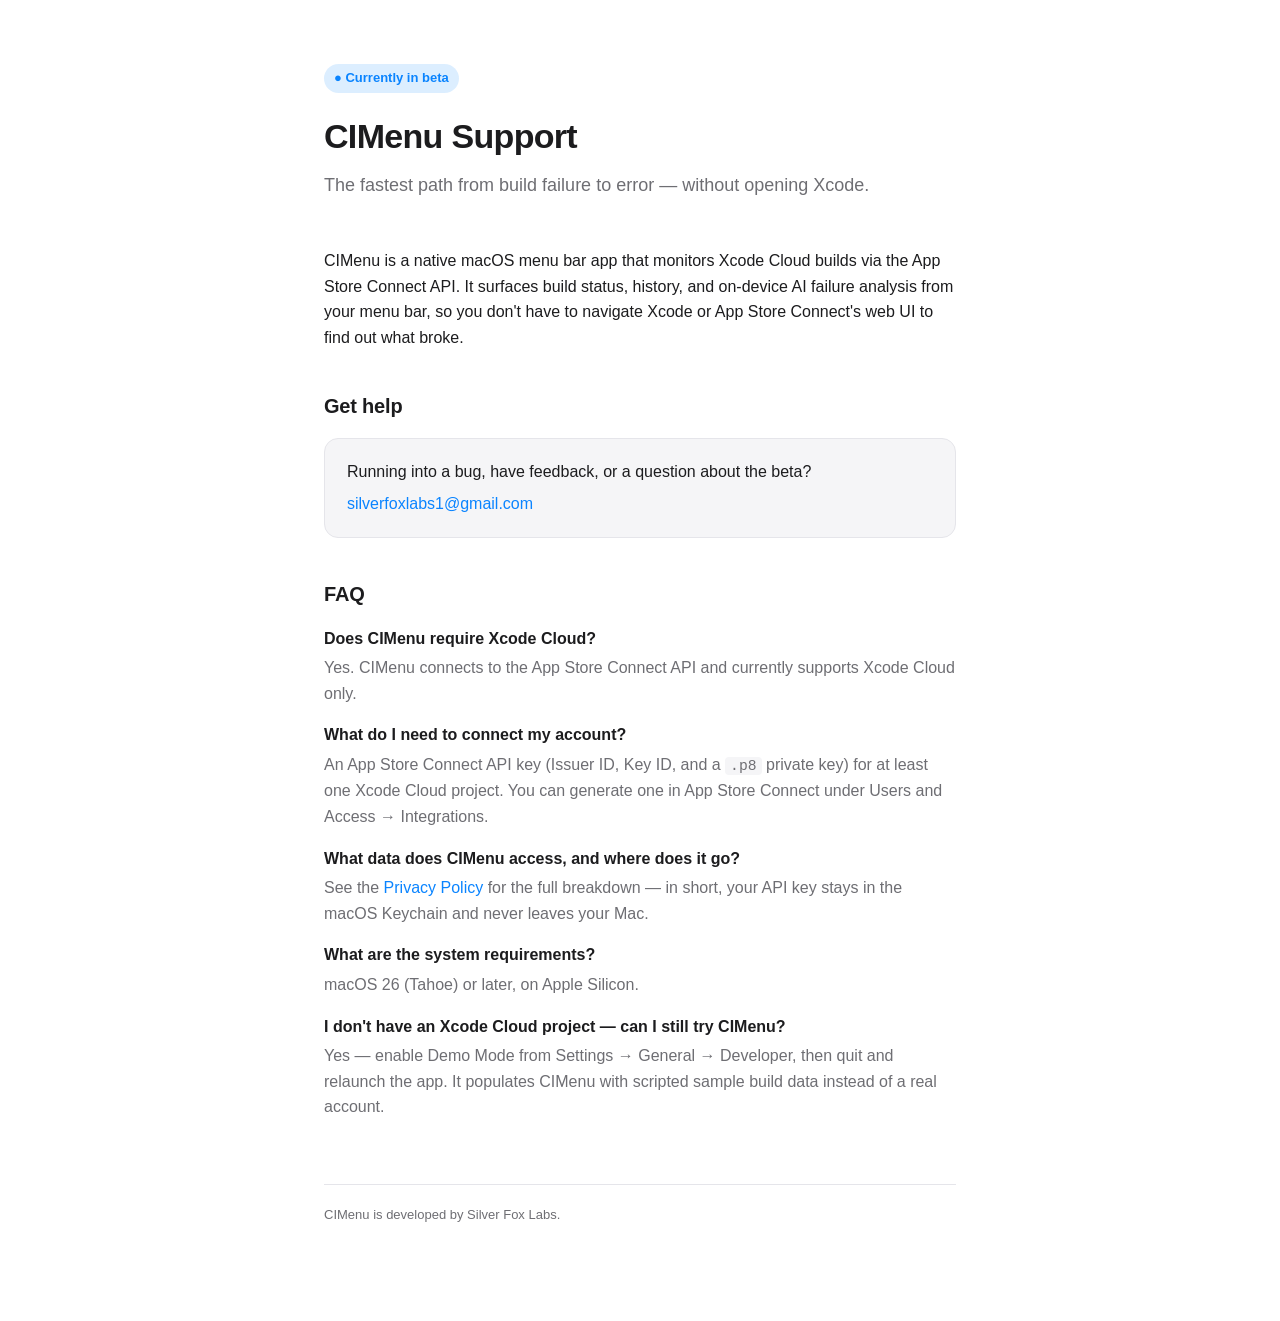
==== index.html @ c8cb0e25 "Add CIMenu support and privacy policy pages" ====
<!doctype html>
<html lang="en">
<head>
  <meta charset="utf-8">
  <meta name="viewport" content="width=device-width, initial-scale=1">
  <title>CIMenu Support</title>
  <meta name="description" content="Support and help for CIMenu, a native macOS menu bar app for Xcode Cloud build monitoring.">
  <link rel="stylesheet" href="style.css">
</head>
<body>
  <div class="wrap">
    <header class="hero">
      <span class="badge">● Currently in beta</span>
      <h1>CIMenu Support</h1>
      <p class="tagline">The fastest path from build failure to error — without opening Xcode.</p>
    </header>

    <p>
      CIMenu is a native macOS menu bar app that monitors Xcode Cloud builds via the
      App Store Connect API. It surfaces build status, history, and on-device AI
      failure analysis from your menu bar, so you don't have to navigate Xcode or
      App Store Connect's web UI to find out what broke.
    </p>

    <h2>Get help</h2>
    <div class="card">
      <p style="margin-bottom:6px;">Running into a bug, have feedback, or a question about the beta?</p>
      <p style="margin:0;"><a href="mailto:silverfoxlabs1@gmail.com">silverfoxlabs1@gmail.com</a></p>
    </div>

    <h2>FAQ</h2>
    <dl class="faq">
      <dt>Does CIMenu require Xcode Cloud?</dt>
      <dd>Yes. CIMenu connects to the App Store Connect API and currently supports Xcode Cloud only.</dd>

      <dt>What do I need to connect my account?</dt>
      <dd>An App Store Connect API key (Issuer ID, Key ID, and a <code>.p8</code> private key) for at least one Xcode Cloud project. You can generate one in App Store Connect under Users and Access → Integrations.</dd>

      <dt>What data does CIMenu access, and where does it go?</dt>
      <dd>See the <a href="privacy.html">Privacy Policy</a> for the full breakdown — in short, your API key stays in the macOS Keychain and never leaves your Mac.</dd>

      <dt>What are the system requirements?</dt>
      <dd>macOS 26 (Tahoe) or later, on Apple Silicon.</dd>

      <dt>I don't have an Xcode Cloud project — can I still try CIMenu?</dt>
      <dd>Yes — enable Demo Mode from Settings → General → Developer, then quit and relaunch the app. It populates CIMenu with scripted sample build data instead of a real account.</dd>
    </dl>

    <footer>
      CIMenu is developed by Silver Fox Labs.
    </footer>
  </div>
</body>
</html>
---- style.css ----
:root {
  --bg: #ffffff;
  --fg: #1c1c1e;
  --fg-secondary: #6e6e73;
  --border: #e5e5ea;
  --accent: #0a84ff;
  --surface: #f5f5f7;
  --success: #248a3d;
  --fail: #d70015;
}

@media (prefers-color-scheme: dark) {
  :root {
    --bg: #0e0e10;
    --fg: #f2f2f7;
    --fg-secondary: #9a9aa0;
    --border: #2c2c2e;
    --accent: #409cff;
    --surface: #1c1c1e;
    --success: #32d74b;
    --fail: #ff453a;
  }
}

* { box-sizing: border-box; }

body {
  margin: 0;
  background: var(--bg);
  color: var(--fg);
  font-family: -apple-system, BlinkMacSystemFont, "SF Pro Text", "Helvetica Neue", Arial, sans-serif;
  line-height: 1.6;
  -webkit-font-smoothing: antialiased;
}

.wrap {
  max-width: 680px;
  margin: 0 auto;
  padding: 64px 24px 96px;
}

header.hero {
  margin-bottom: 48px;
}

.badge {
  display: inline-flex;
  align-items: center;
  gap: 6px;
  font-size: 13px;
  font-weight: 600;
  color: var(--accent);
  background: color-mix(in srgb, var(--accent) 14%, transparent);
  padding: 4px 10px;
  border-radius: 999px;
  margin-bottom: 16px;
}

h1 {
  font-size: 34px;
  font-weight: 700;
  letter-spacing: -0.02em;
  margin: 0 0 8px;
}

.tagline {
  font-size: 18px;
  color: var(--fg-secondary);
  margin: 0;
}

h2 {
  font-size: 20px;
  font-weight: 650;
  letter-spacing: -0.01em;
  margin: 40px 0 12px;
}

p { margin: 0 0 14px; color: var(--fg); }
p.muted { color: var(--fg-secondary); }

a { color: var(--accent); text-decoration: none; }
a:hover { text-decoration: underline; }

.card {
  background: var(--surface);
  border: 1px solid var(--border);
  border-radius: 14px;
  padding: 20px 22px;
  margin: 16px 0;
}

ul { padding-left: 20px; margin: 0 0 14px; }
li { margin-bottom: 6px; }

.faq dt {
  font-weight: 600;
  margin-top: 16px;
}
.faq dd {
  margin: 4px 0 0;
  color: var(--fg-secondary);
}

footer {
  margin-top: 64px;
  padding-top: 20px;
  border-top: 1px solid var(--border);
  font-size: 13px;
  color: var(--fg-secondary);
}

code {
  font-family: "SF Mono", ui-monospace, Menlo, monospace;
  font-size: 0.92em;
  background: var(--surface);
  padding: 1px 5px;
  border-radius: 4px;
}

.nav-back {
  display: inline-block;
  margin-bottom: 24px;
  font-size: 14px;
}
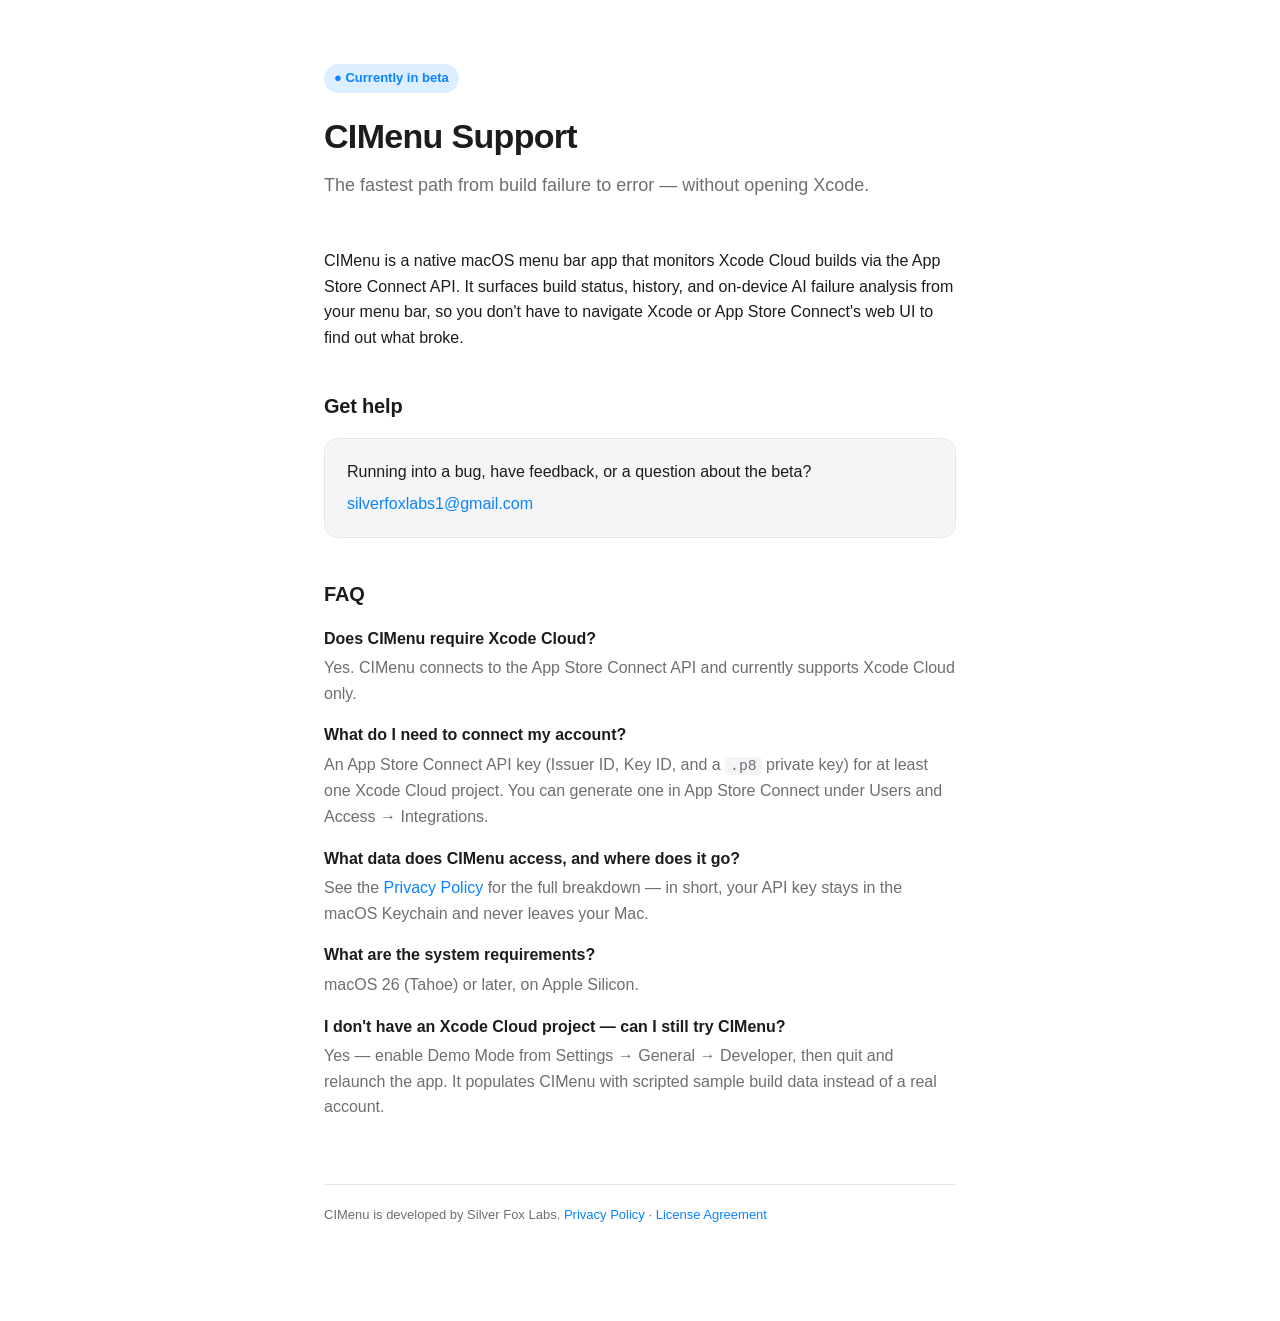
==== commit d7ebf201: "Add EULA and link it from support page" ====
--- a/index.html
+++ b/index.html
@@ -47,7 +47,7 @@
     </dl>
 
     <footer>
-      CIMenu is developed by Silver Fox Labs.
+      CIMenu is developed by Silver Fox Labs. <a href="privacy.html">Privacy Policy</a> · <a href="eula.html">License Agreement</a>
     </footer>
   </div>
 </body>
